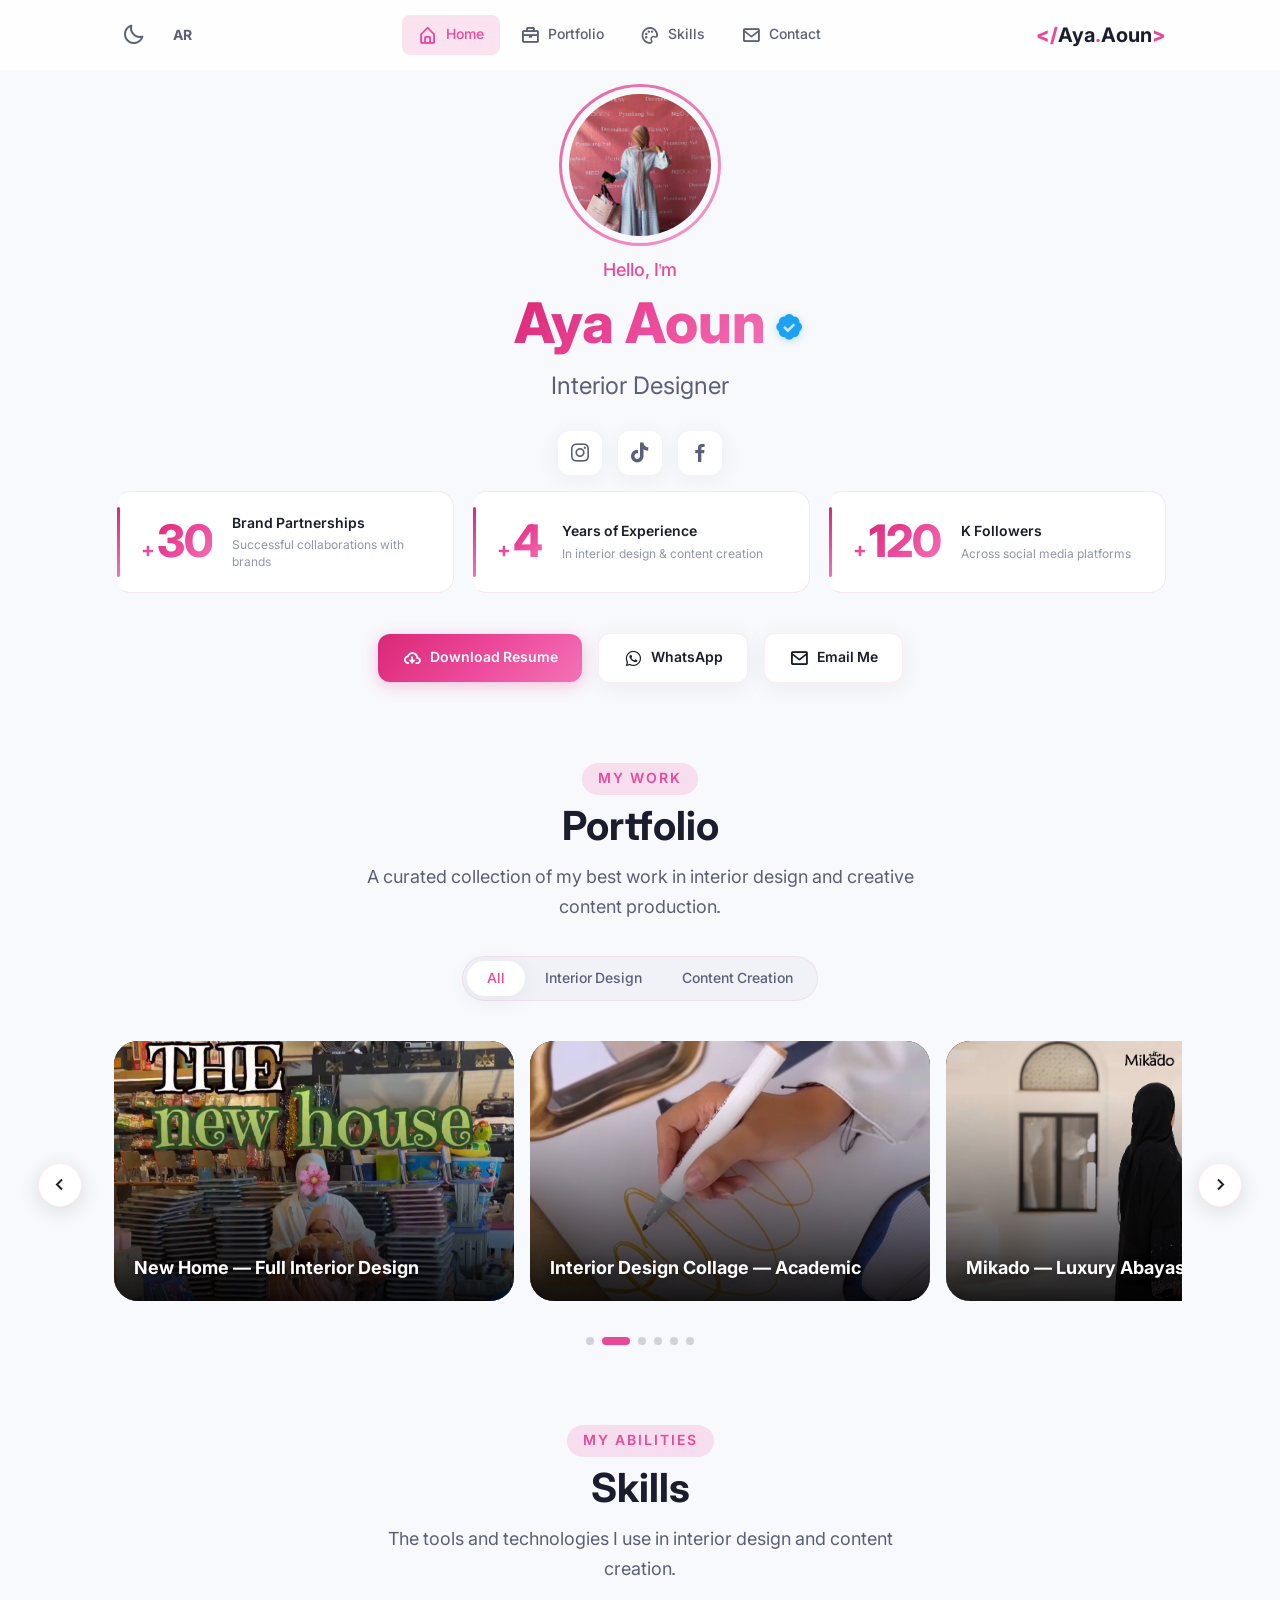
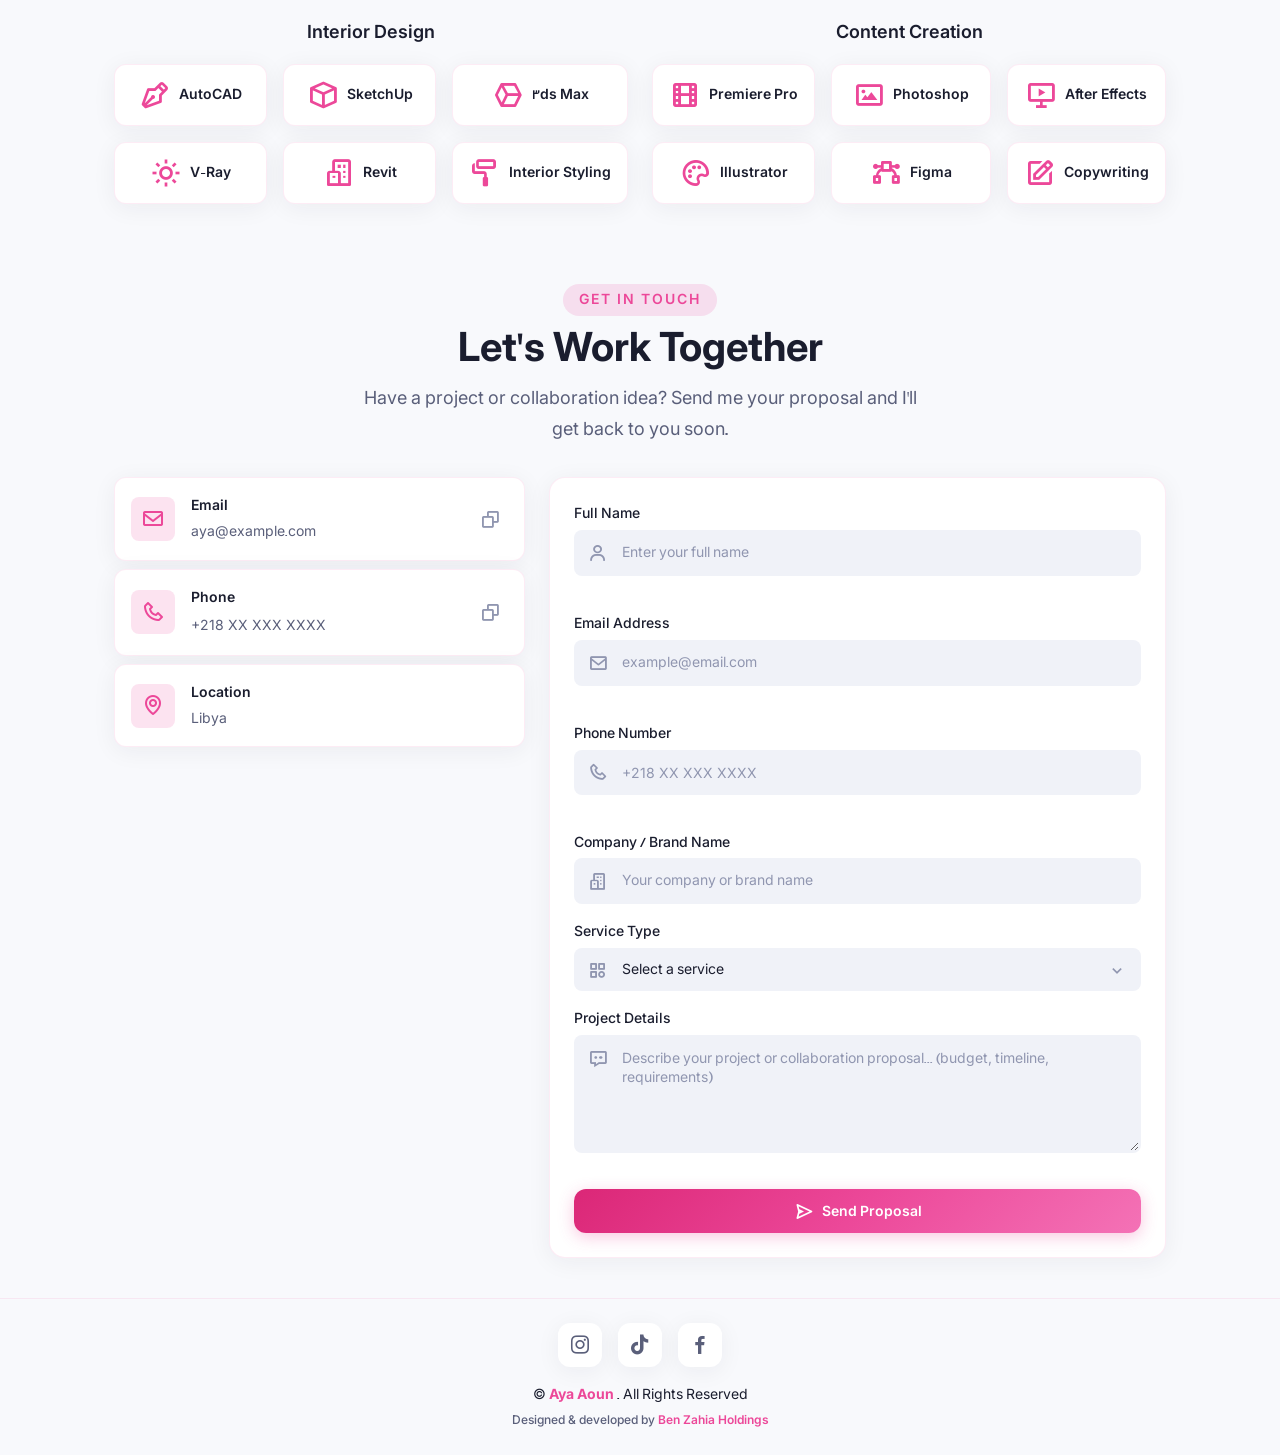
==== en/index.html @ ddde690d "Add sitemap and styles for Yotamo portfolio design system - Created a new sitemap.xml file for SEO o" ====
<!doctype html>
<html lang="en" dir="ltr" data-theme="light">
  <head>
    <meta charset="UTF-8" />
    <meta name="viewport" content="width=device-width, initial-scale=1.0" />
    <title>Aya Aoun — Interior Designer | Content Creator</title>
    <meta name="description" content="Aya Aoun — Interior designer and content creator. Crafting creative spaces and producing professional visual content." />

    <!-- Open Graph / Facebook -->
    <meta property="og:type" content="website" />
    <meta property="og:url" content="https://yotamo.example.com/en/" />
    <meta property="og:title" content="Aya Aoun — Interior Designer | Content Creator" />
    <meta property="og:description" content="Interior designer and content creator. Crafting creative spaces and producing professional visual content." />
    <meta property="og:image" content="https://yotamo.example.com/assets/og-image.jpg" />

    <!-- Twitter Card -->
    <meta name="twitter:card" content="summary_large_image" />
    <meta name="twitter:title" content="Aya Aoun — Interior Designer | Content Creator" />
    <meta name="twitter:description" content="Interior designer and content creator. Crafting creative spaces and producing professional visual content." />
    <meta name="twitter:image" content="https://yotamo.example.com/assets/og-image.jpg" />

    <!-- Canonical URL -->
    <link rel="canonical" href="https://yotamo.example.com/en/" />

    <!-- Keywords -->
    <meta name="keywords" content="Aya Aoun, interior designer, content creator, interior design, decor, creative spaces" />

    <!-- Structured Data (JSON-LD) -->
    <script type="application/ld+json">
      {
        "@context": "https://schema.org",
        "@type": "Person",
        "name": "Aya Aoun",
        "url": "https://yotamo.example.com/en/",
        "jobTitle": "Interior Designer | Content Creator",
        "description": "Interior designer and content creator specializing in creative spaces and professional visual content.",
        "address": {
          "@type": "PostalAddress",
          "addressCountry": "LY"
        },
        "email": "aya@example.com",
        "sameAs": []
      }
    </script>

    <!-- Favicon & Apple Touch Icon -->
    <link rel="icon" type="image/png" sizes="32x32" href="../assets/favicon-32.png" />
    <link rel="apple-touch-icon" sizes="180x180" href="../assets/apple-touch-icon.png" />
    <meta name="theme-color" content="#ec4899" />

    <!-- Preload hero image -->
    <link rel="preload" as="image" href="../assets/images/yotamo.jpg" />

    <link rel="preconnect" href="https://fonts.googleapis.com" />
    <link rel="preconnect" href="https://fonts.gstatic.com" crossorigin />
    <link href="https://fonts.googleapis.com/css2?family=Inter:wght@300;400;500;600;700;800&display=swap" rel="stylesheet" />
    <link href="https://unpkg.com/boxicons@2.1.4/css/boxicons.min.css" rel="stylesheet" />
    <link rel="stylesheet" href="../style.css" />
  </head>
  <body>
    <!-- NAVBAR -->
    <header class="navbar" id="navbar" dir="rtl">
      <div class="navbar__container container">
        <a href="#home" class="navbar__logo" dir="ltr">
          <span class="logo-bracket">&lt;/</span>Aya<span class="logo-dot">.</span>Aoun<span class="logo-bracket">&gt;</span>
        </a>
        <nav class="navbar__menu" id="navMenu" dir="ltr">
          <ul class="navbar__list">
            <li><a href="#home" class="navbar__link active-link" data-section="home"><i class="bx bx-home-alt"></i><span>Home</span></a></li>
            <li><a href="#projects" class="navbar__link" data-section="projects"><i class="bx bx-briefcase"></i><span>Portfolio</span></a></li>
            <li><a href="#skills" class="navbar__link" data-section="skills"><i class="bx bx-palette"></i><span>Skills</span></a></li>
            <li><a href="#contact" class="navbar__link" data-section="contact"><i class="bx bx-envelope"></i><span>Contact</span></a></li>
          </ul>
        </nav>
        <div class="navbar__actions">
          <a href="../" class="lang-toggle" aria-label="Switch to Arabic">AR</a>
          <button class="theme-toggle" id="themeToggle" aria-label="Toggle Theme">
            <i class="bx bx-moon" id="themeIcon"></i>
          </button>
          <button class="navbar__toggle" id="navToggle" aria-label="Menu">
            <i class="bx bx-menu"></i>
          </button>
        </div>
      </div>
    </header>

    <main>
      <!-- HERO -->
      <section class="hero section" id="home">
        <div class="hero__container container">
          <div class="hero__content">
            <div class="hero__image-wrapper reveal">
              <div class="hero__image-ring"></div>
              <img src="../assets/images/yotamo.jpg" alt="Aya Aoun Profile Picture" class="hero__image" loading="lazy" decoding="async" width="266" height="400" />
            </div>
            <div class="hero__text reveal reveal-delay-1">
              <span class="hero__greeting">Hello, I'm</span>
              <h1 class="hero__name">Aya Aoun<i class="bx bxs-badge-check verified-badge"></i></h1>
              <p class="hero__title">
                <span class="hero__title-wrapper"><span class="hero__title-text" id="typingText"></span><span class="hero__cursor">|</span></span>
              </p>
            </div>
            <div class="hero__socials reveal reveal-delay-2">
              <a href="#" target="_blank" rel="noopener noreferrer" class="social-link" aria-label="Instagram"><i class="bx bxl-instagram"></i></a>
              <a href="#" target="_blank" rel="noopener noreferrer" class="social-link" aria-label="TikTok"><i class="bx bxl-tiktok"></i></a>
              <a href="#" target="_blank" rel="noopener noreferrer" class="social-link" aria-label="Facebook"><i class="bx bxl-facebook"></i></a>
            </div>
          </div>
        </div>
      </section>

      <!-- STATS -->
      <section class="stats section" id="stats">
        <div class="stats__container container">

          <div class="stats__metric reveal">
            <div class="stats__figure">
              <span class="stats__plus num-font">+</span>
              <h3 class="stats__number num-font" data-target="30">0</h3>
            </div>
            <div class="stats__meta">
              <span class="stats__label">Brand Partnerships</span>
              <span class="stats__sub">Successful collaborations with brands</span>
            </div>
          </div>

          <div class="stats__metric reveal reveal-delay-1">
            <div class="stats__figure">
              <span class="stats__plus num-font">+</span>
              <h3 class="stats__number num-font" data-target="4">0</h3>
            </div>
            <div class="stats__meta">
              <span class="stats__label">Years of Experience</span>
              <span class="stats__sub">In interior design & content creation</span>
            </div>
          </div>

          <div class="stats__metric reveal reveal-delay-2">
            <div class="stats__figure">
              <span class="stats__plus num-font">+</span>
              <h3 class="stats__number num-font" data-target="120">0</h3>
            </div>
            <div class="stats__meta">
              <span class="stats__label">K Followers</span>
              <span class="stats__sub">Across social media platforms</span>
            </div>
          </div>

        </div>
      </section>

      <!-- ACTIONS -->
      <section class="actions section">
        <div class="actions__container container reveal">
          <a href="../assets/cv.pdf" download class="btn btn--primary"><i class="bx bx-cloud-download"></i>Download Resume</a>
          <a href="https://wa.me/" target="_blank" rel="noopener noreferrer" class="btn btn--secondary btn--whatsapp"><i class="bx bxl-whatsapp"></i>WhatsApp</a>
          <a href="mailto:aya@example.com" class="btn btn--secondary btn--email"><i class="bx bx-envelope"></i>Email Me</a>
        </div>
      </section>

      <!-- PROJECTS -->
      <section class="projects section" id="projects">
        <div class="projects__container container">
          <div class="section__header reveal">
            <span class="section__subtitle">My Work</span>
            <h2 class="section__title">Portfolio</h2>
            <p class="section__description">
              A curated collection of my best work in interior design and creative content production.
            </p>
          </div>
          <div class="projects__tabs reveal">
            <button type="button" class="projects__tab active" data-filter="all">All</button>
            <button type="button" class="projects__tab" data-filter="interior">Interior Design</button>
            <button type="button" class="projects__tab" data-filter="content">Content Creation</button>
          </div>
          <div class="projects__carousel-wrapper">
            <button class="projects__nav projects__nav--prev" aria-label="Previous"><i class="bx bx-chevron-left"></i></button>
            <button class="projects__nav projects__nav--next" aria-label="Next"><i class="bx bx-chevron-right"></i></button>
            <div class="projects__grid">

              <!-- Project 1 -->
              <article class="project-card reveal" data-category="interior">
                <div class="project-card__image-wrapper">
                  <img src="../assets/images/The%20new%20house.jpg" alt="New Home Design" class="project-card__image" loading="lazy" decoding="async" width="800" height="450" />
                </div>
                <a href="#" class="project-card__btn"><i class="bx bx-link-external"></i>View Project</a>
                <div class="project-card__overlay">
                  <div class="project-card__content">
                    <h3 class="project-card__title">New Home — Full Interior Design</h3>
                    <p class="project-card__description">A complete interior design project from scratch — from flooring and finishing to furniture selection and final styling.</p>
                  </div>
                </div>
              </article>

              <!-- Project 2 -->
              <article class="project-card reveal" data-category="interior">
                <div class="project-card__image-wrapper">
                  <img src="../assets/images/interior%20design.jpg" alt="Interior Design Collage" class="project-card__image" loading="lazy" decoding="async" width="800" height="450" />
                </div>
                <a href="#" class="project-card__btn"><i class="bx bx-link-external"></i>View Project</a>
                <div class="project-card__overlay">
                  <div class="project-card__content">
                    <h3 class="project-card__title">Interior Design Collage — Academic</h3>
                    <p class="project-card__description">An academic project using collage technique to blend diverse interior elements into a cohesive visual composition reflecting spatial creativity.</p>
                  </div>
                </div>
              </article>

              <!-- Project 3 -->
              <article class="project-card reveal" data-category="content">
                <div class="project-card__image-wrapper">
                  <img src="../assets/images/micado.jpg" alt="Mikado Abayas Campaign" class="project-card__image" loading="lazy" decoding="async" width="800" height="450" />
                </div>
                <a href="#" class="project-card__btn"><i class="bx bx-link-external"></i>View Project</a>
                <div class="project-card__overlay">
                  <div class="project-card__content">
                    <h3 class="project-card__title">Mikado — Luxury Abayas Campaign</h3>
                    <p class="project-card__description">A promotional visual campaign for Mikado abayas brand, featuring professional photography and direction that highlights the elegance of the designs.</p>
                  </div>
                </div>
              </article>

              <!-- Project 4 -->
              <article class="project-card reveal" data-category="content">
                <div class="project-card__image-wrapper">
                  <img src="../assets/images/911Studio.jpg" alt="911 Studio Campaign" class="project-card__image" loading="lazy" decoding="async" width="800" height="450" />
                </div>
                <a href="#" class="project-card__btn"><i class="bx bx-link-external"></i>View Project</a>
                <div class="project-card__overlay">
                  <div class="project-card__content">
                    <h3 class="project-card__title">Studio 911 — Promotional Ad</h3>
                    <p class="project-card__description">Marketing content production for Studio 911, a creative space for photographers and content creators, targeting a professional audience.</p>
                  </div>
                </div>
              </article>

              <!-- Project 5 -->
              <article class="project-card reveal" data-category="content">
                <div class="project-card__image-wrapper">
                  <img src="../assets/images/yotamo-kitchen.jpg" alt="Yotamo Kitchen Vlog" class="project-card__image" loading="lazy" decoding="async" width="800" height="450" />
                </div>
                <a href="#" class="project-card__btn"><i class="bx bx-link-external"></i>View Project</a>
                <div class="project-card__overlay">
                  <div class="project-card__content">
                    <h3 class="project-card__title">Yotamo Kitchen — Lifestyle Vlog</h3>
                    <p class="project-card__description">A daily lifestyle vlog in the "Yotamo Kitchen" series, capturing a fun cooking day in an authentic, entertaining format.</p>
                  </div>
                </div>
              </article>

              <!-- Project 6 -->
              <article class="project-card reveal" data-category="interior">
                <div class="project-card__image-wrapper">
                  <img src="../assets/images/mojasem.jpg" alt="Architectural Scale Model" class="project-card__image" loading="lazy" decoding="async" width="800" height="450" />
                </div>
                <a href="#" class="project-card__btn"><i class="bx bx-link-external"></i>View Project</a>
                <div class="project-card__overlay">
                  <div class="project-card__content">
                    <h3 class="project-card__title">Scale Model — Academic Project</h3>
                    <p class="project-card__description">Full documentation of an architectural scale model built from scratch to final submission, following all standard methods in interior design engineering.</p>
                  </div>
                </div>
              </article>

            </div>
            <div class="projects__dots"></div>
          </div>
        </div>
      </section>

      <!-- SKILLS -->
      <section class="skills section" id="skills">
        <div class="skills__container container">
          <div class="section__header reveal">
            <span class="section__subtitle">My Abilities</span>
            <h2 class="section__title">Skills</h2>
            <p class="section__description">
              The tools and technologies I use in interior design and content creation.
            </p>
          </div>
          <div class="skills__layout reveal">
            <div class="skills__group">
              <h3 class="skills__group-title">Interior Design</h3>
              <div class="skills__badges">
                <div class="skill-badge"><i class="bx bx-pen"></i><span>AutoCAD</span></div>
                <div class="skill-badge"><i class="bx bx-cube"></i><span>SketchUp</span></div>
                <div class="skill-badge"><i class="bx bx-cube-alt"></i><span>3ds Max</span></div>
                <div class="skill-badge"><i class="bx bx-sun"></i><span>V-Ray</span></div>
                <div class="skill-badge"><i class="bx bx-buildings"></i><span>Revit</span></div>
                <div class="skill-badge"><i class="bx bx-paint-roll"></i><span>Interior Styling</span></div>
              </div>
            </div>
            <div class="skills__group">
              <h3 class="skills__group-title">Content Creation</h3>
              <div class="skills__badges">
                <div class="skill-badge"><i class="bx bx-film"></i><span>Premiere Pro</span></div>
                <div class="skill-badge"><i class="bx bx-image"></i><span>Photoshop</span></div>
                <div class="skill-badge"><i class="bx bx-slideshow"></i><span>After Effects</span></div>
                <div class="skill-badge"><i class="bx bx-palette"></i><span>Illustrator</span></div>
                <div class="skill-badge"><i class="bx bx-vector"></i><span>Figma</span></div>
                <div class="skill-badge"><i class="bx bx-edit"></i><span>Copywriting</span></div>
              </div>
            </div>
          </div>
        </div>
      </section>

      <!-- CONTACT -->
      <section class="contact section" id="contact">
        <div class="contact__container container">
          <div class="section__header reveal">
            <span class="section__subtitle">Get in Touch</span>
            <h2 class="section__title">Let's Work Together</h2>
            <p class="section__description">
              Have a project or collaboration idea? Send me your proposal and I'll get back to you soon.
            </p>
          </div>
          <div class="contact__content">
            <div class="contact__info reveal">
              <div class="contact__info-card">
                <i class="bx bx-envelope"></i>
                <div>
                  <h4>Email</h4>
                  <p>aya@example.com</p>
                </div>
                <button class="copy-btn" data-copy="aya@example.com" aria-label="Copy Email">
                  <i class="bx bx-copy"></i>
                </button>
              </div>
              <div class="contact__info-card">
                <i class="bx bx-phone"></i>
                <div>
                  <h4>Phone</h4>
                  <p class="num-font">+218 XX XXX XXXX</p>
                </div>
                <button class="copy-btn" data-copy="+218XXXXXXXX" aria-label="Copy Phone Number">
                  <i class="bx bx-copy"></i>
                </button>
              </div>
              <div class="contact__info-card">
                <i class="bx bx-map"></i>
                <div>
                  <h4>Location</h4>
                  <p>Libya</p>
                </div>
              </div>
            </div>
            <form class="contact__form reveal reveal-delay-1" id="contactForm" novalidate>
              <div class="form-group">
                <label for="contactName" class="form-label">Full Name</label>
                <div class="form-input-wrapper">
                  <i class="bx bx-user"></i><input type="text" id="contactName" name="name" class="form-input" placeholder="Enter your full name" required />
                </div>
                <span class="form-error" id="nameError"></span>
              </div>
              <div class="form-group">
                <label for="contactEmail" class="form-label">Email Address</label>
                <div class="form-input-wrapper">
                  <i class="bx bx-envelope"></i><input type="email" id="contactEmail" name="email" class="form-input" placeholder="example@email.com" required />
                </div>
                <span class="form-error" id="emailError"></span>
              </div>
              <div class="form-group">
                <label for="contactPhone" class="form-label">Phone Number</label>
                <div class="form-input-wrapper">
                  <i class="bx bx-phone"></i><input type="tel" id="contactPhone" name="phone" class="form-input num-font" placeholder="+218 XX XXX XXXX" dir="ltr" />
                </div>
                <span class="form-error" id="phoneError"></span>
              </div>
              <div class="form-group">
                <label for="contactCompany" class="form-label">Company / Brand Name</label>
                <div class="form-input-wrapper">
                  <i class="bx bx-buildings"></i><input type="text" id="contactCompany" name="company" class="form-input" placeholder="Your company or brand name" />
                </div>
              </div>
              <div class="form-group">
                <label for="contactService" class="form-label">Service Type</label>
                <div class="form-input-wrapper form-input-wrapper--select">
                  <i class="bx bx-category"></i>
                  <select id="contactService" name="serviceType" class="form-input" required>
                    <option value="" disabled selected>Select a service</option>
                    <option value="interior-design">Interior Design</option>
                    <option value="content-creation">Content Creation</option>
                    <option value="product-review">Product Review</option>
                    <option value="social-campaign">Social Media Campaign</option>
                    <option value="brand-collab">Brand Collaboration</option>
                    <option value="other">Other</option>
                  </select>
                  <i class="bx bx-chevron-down"></i>
                </div>
              </div>
              <div class="form-group">
                <label for="contactMessage" class="form-label">Project Details</label>
                <div class="form-input-wrapper form-input-wrapper--textarea">
                  <i class="bx bx-message-dots"></i><textarea id="contactMessage" name="message" class="form-input form-textarea" placeholder="Describe your project or collaboration proposal... (budget, timeline, requirements)" rows="5" required></textarea>
                </div>
                <span class="form-error" id="messageError"></span>
              </div>
              <button type="submit" class="btn btn--primary btn--full" id="submitBtn">
                <i class="bx bx-send" id="sendIcon"></i><i class="bx bx-loader-alt bx-spin" id="spinnerIcon" style="display:none"></i><span>Send Proposal</span>
              </button>
              <div class="form-success" id="formSuccess">
                <i class="bx bx-check-circle"></i><span>Your proposal has been sent successfully! I'll get back to you soon ✨</span>
              </div>
              <div class="form-error-global" id="formError">
                <i class="bx bx-error-circle"></i><span>An error occurred while sending. Please try again or contact me directly.</span>
              </div>
            </form>
          </div>
        </div>
      </section>
    </main>

    <!-- FOOTER -->
    <footer class="footer">
      <div class="footer__container container">
        <div class="footer__socials">
          <a href="#" target="_blank" rel="noopener noreferrer" class="social-link" aria-label="Instagram"><i class="bx bxl-instagram"></i></a>
          <a href="#" target="_blank" rel="noopener noreferrer" class="social-link" aria-label="TikTok"><i class="bx bxl-tiktok"></i></a>
          <a href="#" target="_blank" rel="noopener noreferrer" class="social-link" aria-label="Facebook"><i class="bx bxl-facebook"></i></a>
        </div>
        <div class="footer__copy">
          <p class="footer__copyright">
            &copy; <span class="footer__brand">Aya Aoun</span> . All Rights Reserved
          </p>
          <p class="footer__legal">Designed &amp; developed by <a href="https://yosef.ly" target="_blank" rel="noopener noreferrer">Ben Zahia Holdings</a></p>
        </div>
      </div>
    </footer>

    <button class="scroll-top" id="scrollTop" aria-label="Back to top">
      <i class="bx bx-up-arrow-alt"></i>
    </button>
    <script src="../script.js"></script>
  </body>
</html>
---- style.css ----
/* ============================================
   YOTAMO PORTFOLIO — DESIGN SYSTEM & STYLES (Arabic RTL)
   Client: آية عون — مهندسة داخلية | صانعة محتوى
   Theme: Rose Pink accent on neutral background
   ============================================ */

/* ---------- GE SS Two Font (Arabic - all characters) ---------- */
@font-face {
  font-family: 'GE SS Two';
  src: local('GE SS Two Medium'), local('GESSTwoMedium-Medium'),
       url('assets/fonts/GE SS Two Medium.ttf') format('truetype');
  font-weight: 100 600;
  font-display: swap;
}

@font-face {
  font-family: 'GE SS Two';
  src: local('GE SS Two Bold'), local('GESSTwoBold-Bold'),
       url('assets/fonts/GE SS Two Bold.otf') format('opentype');
  font-weight: 700 900;
  font-display: swap;
}

/* ---------- CSS Custom Properties ---------- */
:root {
  --clr-bg-primary: #f8f9fc;
  --clr-bg-secondary: #ffffff;
  --clr-bg-tertiary: #f0f2f8;
  --clr-text-primary: #1a1d2e;
  --clr-text-secondary: #5a5f7a;
  --clr-text-muted: #9096b0;
  --clr-accent: #ec4899;
  --clr-accent-light: #f472b6;
  --clr-accent-gradient: linear-gradient(135deg, #db2777 0%, #ec4899 50%, #f472b6 100%);
  --clr-accent-glow: rgba(236, 72, 153, 0.15);
  --clr-border: rgba(236, 72, 153, 0.1);
  --clr-card-bg: #ffffff;
  --clr-card-shadow: 0 4px 24px rgba(26, 29, 46, 0.06);
  --clr-card-shadow-hover: 0 12px 40px rgba(26, 29, 46, 0.12);
  --clr-overlay: rgba(26, 29, 46, 0.7);
  --clr-success: #22c55e;
  --clr-error: #ef4444;
  --clr-navbar-bg: rgba(255, 255, 255, 0.82);
  --clr-navbar-blur: 16px;

  --ff-body: 'GE SS Two', 'Inter', -apple-system, sans-serif;
  --ff-num: 'Inter', -apple-system, sans-serif;
  --fs-xs: 0.75rem;
  --fs-sm: 0.875rem;
  --fs-base: 1rem;
  --fs-md: 1.125rem;
  --fs-lg: 1.25rem;
  --fs-xl: 1.5rem;
  --fs-2xl: 2rem;
  --fs-3xl: 2.5rem;
  --fs-4xl: 3.5rem;
  --fw-light: 300;
  --fw-regular: 400;
  --fw-medium: 500;
  --fw-semibold: 600;
  --fw-bold: 700;
  --fw-extrabold: 800;

  --space-xs: 0.25rem;
  --space-sm: 0.5rem;
  --space-md: 1rem;
  --space-lg: 1.25rem;
  --space-xl: 1.5rem;
  --space-2xl: 2rem;
  --space-3xl: 2.5rem;
  --space-4xl: 3.5rem;

  --radius-sm: 8px;
  --radius-md: 12px;
  --radius-lg: 16px;
  --radius-xl: 24px;
  --radius-full: 9999px;

  --transition-fast: 0.2s cubic-bezier(0.4, 0, 0.2, 1);
  --transition-base: 0.3s cubic-bezier(0.4, 0, 0.2, 1);
  --transition-slow: 0.5s cubic-bezier(0.4, 0, 0.2, 1);
  --transition-bounce: 0.4s cubic-bezier(0.34, 1.56, 0.64, 1);

  --z-navbar: 100;
  --z-overlay: 90;
  --z-scroll-top: 80;
  --navbar-height: 70px;
}

/* ---------- Dark Mode ---------- */
[data-theme="dark"] {
  --clr-bg-primary: #0f1121;
  --clr-bg-secondary: #181a2e;
  --clr-bg-tertiary: #1e2139;
  --clr-text-primary: #e8eaf0;
  --clr-text-secondary: #9ca0b8;
  --clr-text-muted: #6b7094;
  --clr-accent: #f472b6;
  --clr-accent-light: #f9a8d4;
  --clr-accent-gradient: linear-gradient(135deg, #ec4899 0%, #f472b6 50%, #f9a8d4 100%);
  --clr-accent-glow: rgba(244, 114, 182, 0.2);
  --clr-border: rgba(244, 114, 182, 0.12);
  --clr-card-bg: #181a2e;
  --clr-card-shadow: 0 4px 24px rgba(0, 0, 0, 0.25);
  --clr-card-shadow-hover: 0 12px 40px rgba(0, 0, 0, 0.4);
  --clr-overlay: rgba(15, 17, 33, 0.85);
  --clr-navbar-bg: rgba(15, 17, 33, 0.85);
}

/* ---------- Reset & Base ---------- */
*, *::before, *::after { margin: 0; padding: 0; box-sizing: border-box; }
html { scroll-behavior: smooth; scroll-padding-top: var(--navbar-height); }

body {
  font-family: var(--ff-body);
  font-size: var(--fs-base);
  line-height: 1.7;
  color: var(--clr-text-primary);
  background-color: var(--clr-bg-primary);
  transition: background-color var(--transition-base), color var(--transition-base);
  overflow-x: hidden;
  -webkit-font-smoothing: antialiased;
}

a { text-decoration: none; color: inherit; }
ul { list-style: none; }
img { max-width: 100%; height: auto; display: block; }
button { cursor: pointer; border: none; outline: none; background: none; font-family: inherit; }
input, textarea, select { font-family: inherit; font-size: inherit; outline: none; border: none; }

/* Number font utility */
.num-font { font-family: var(--ff-num); direction: ltr; display: inline-block; }

/* ---------- Utility ---------- */
.container { max-width: 1100px; margin: 0 auto; padding: 0 var(--space-xl); }
.section { padding: var(--space-3xl) 0; }
.section__header { text-align: center; margin-bottom: var(--space-2xl); }

.section__subtitle {
  display: inline-block; font-size: var(--fs-sm); font-weight: var(--fw-semibold);
  color: var(--clr-accent); margin-bottom: var(--space-sm);
  background: var(--clr-accent-glow); padding: var(--space-xs) var(--space-md);
  border-radius: var(--radius-full);
}
html[dir="ltr"] .section__subtitle { letter-spacing: 2px; text-transform: uppercase; }

.section__title { font-size: var(--fs-3xl); font-weight: var(--fw-bold); color: var(--clr-text-primary); margin-bottom: var(--space-sm); line-height: 1.3; }
.section__description { font-size: var(--fs-md); color: var(--clr-text-secondary); max-width: 560px; margin: 0 auto; }

/* ---------- Scroll Reveal ---------- */
.reveal { opacity: 0; transform: translateY(30px); transition: opacity 0.7s cubic-bezier(0.4, 0, 0.2, 1), transform 0.7s cubic-bezier(0.4, 0, 0.2, 1); }
.reveal.active { opacity: 1; transform: translateY(0); }
.reveal-delay-1 { transition-delay: 0.15s; }
.reveal-delay-2 { transition-delay: 0.3s; }

/* ============================================
   NAVBAR
   ============================================ */
.navbar {
  position: fixed; top: 0; left: 0; width: 100%; height: var(--navbar-height);
  background: var(--clr-navbar-bg); backdrop-filter: blur(var(--clr-navbar-blur));
  -webkit-backdrop-filter: blur(var(--clr-navbar-blur));
  z-index: var(--z-navbar); transition: background var(--transition-base), box-shadow var(--transition-base);
}
.navbar.scrolled { box-shadow: 0 2px 20px rgba(0, 0, 0, 0.08); }
.navbar__container { display: flex; align-items: center; justify-content: space-between; height: 100%; }

.navbar__logo { font-size: var(--fs-lg); font-weight: var(--fw-bold); color: var(--clr-text-primary); font-family: var(--ff-num); }
.logo-bracket { color: var(--clr-accent); font-weight: var(--fw-extrabold); }
.logo-dot { color: var(--clr-accent); }

.navbar__list { display: flex; align-items: center; gap: var(--space-xs); }
.navbar__link {
  display: flex; align-items: center; gap: var(--space-sm);
  padding: var(--space-sm) var(--space-md); font-size: var(--fs-sm); font-weight: var(--fw-medium);
  color: var(--clr-text-secondary); border-radius: var(--radius-sm);
  transition: color var(--transition-fast), background var(--transition-fast);
}
.navbar__link i { font-size: var(--fs-lg); }
.navbar__link:hover, .navbar__link.active-link { color: var(--clr-accent); background: var(--clr-accent-glow); }

.navbar__actions { display: flex; align-items: center; gap: var(--space-sm); }
.theme-toggle {
  display: flex; align-items: center; justify-content: center;
  width: 40px; height: 40px; border-radius: var(--radius-sm);
  color: var(--clr-text-secondary); font-size: var(--fs-xl);
  transition: color var(--transition-fast), background var(--transition-fast);
}
.theme-toggle:hover { color: var(--clr-accent); background: var(--clr-accent-glow); }

.lang-toggle {
  display: flex; align-items: center; justify-content: center;
  width: 40px; height: 40px; border-radius: var(--radius-sm);
  color: var(--clr-text-secondary); font-size: var(--fs-sm); font-weight: var(--fw-bold);
  font-family: var(--ff-num); cursor: pointer;
  transition: color var(--transition-fast), background var(--transition-fast);
}
.lang-toggle:hover { color: var(--clr-accent); background: var(--clr-accent-glow); }

.navbar__toggle {
  display: none; align-items: center; justify-content: center;
  width: 40px; height: 40px; border-radius: var(--radius-sm);
  color: var(--clr-text-primary); font-size: var(--fs-xl);
  transition: color var(--transition-fast), background var(--transition-fast);
}
.navbar__toggle:hover { background: var(--clr-accent-glow); }

/* ============================================
   HERO
   ============================================ */
.hero {
  display: flex; align-items: center;
  padding-top: calc(var(--navbar-height) + var(--space-lg));
  padding-bottom: var(--space-md);
}
.hero__container { width: 100%; }
.hero__content { display: flex; flex-direction: column; align-items: center; text-align: center; gap: var(--space-md); }

.hero__image-wrapper { position: relative; width: 150px; height: 150px; }
.hero__image-ring {
  position: absolute; inset: -6px; border-radius: 50%;
  background: var(--clr-accent-gradient); animation: ring-spin 8s linear infinite; opacity: 0.7;
}
@keyframes ring-spin { 0% { transform: rotate(0deg); } 100% { transform: rotate(360deg); } }
.hero__image-ring::before { content: ''; position: absolute; inset: 3px; border-radius: 50%; background: var(--clr-bg-primary); }

.hero__image {
  position: relative; width: 150px; height: 150px;
  border-radius: 50%; object-fit: cover; z-index: 1;
  border: 4px solid var(--clr-bg-primary);
}

.hero__greeting { font-size: var(--fs-md); font-weight: var(--fw-medium); color: var(--clr-accent); display: block; margin-bottom: var(--space-xs); }

.hero__name {
  font-size: var(--fs-4xl); font-weight: var(--fw-extrabold); line-height: 1.2;
  background: var(--clr-accent-gradient);
  -webkit-background-clip: text; -webkit-text-fill-color: transparent; background-clip: text;
  margin-bottom: var(--space-xs);
  display: inline-block;
  position: relative;
  padding-block: 0.05em;
}

.verified-badge {
  position: absolute;
  inset-inline-start: 100%;
  top: 50%;
  transform: translateY(-50%);
  margin-inline-start: 0.5rem;
  font-size: 0.55em;
  color: #1da1f2;
  -webkit-text-fill-color: #1da1f2;
  filter: drop-shadow(0 2px 4px rgba(29, 161, 242, 0.3));
  white-space: nowrap;
}

.hero__title { font-size: var(--fs-xl); color: var(--clr-text-secondary); margin-bottom: var(--space-xs); min-height: 1.8em; perspective: 1000px; }
.hero__title-wrapper { display: inline-flex; align-items: center; transform-style: preserve-3d; }
.hero__cursor { color: var(--clr-accent); font-weight: var(--fw-light); animation: blink 0.8s step-end infinite; margin-inline-start: 2px; }
.hero__title-text::before { content: '\200b'; }
.hero__title-text { display: inline-block; transition: transform 0.5s cubic-bezier(0.25, 0.46, 0.45, 0.94), opacity 0.4s ease; }
.hero__title-text.flip-out { transform: translateY(-20px); opacity: 0; }
.hero__title-text.flip-in { transform: translateY(20px); opacity: 0; transition: none; }
.hero__cursor.hide { display: none; }
@keyframes blink { 0%, 100% { opacity: 1; } 50% { opacity: 0; } }

.hero__description { font-size: var(--fs-base); color: var(--clr-text-secondary); max-width: 520px; margin: 0 auto; line-height: 1.8; }
.hero__socials { display: flex; gap: var(--space-md); }

.social-link {
  display: flex; align-items: center; justify-content: center;
  width: 44px; height: 44px; border-radius: var(--radius-md);
  background: var(--clr-card-bg); color: var(--clr-text-secondary);
  font-size: var(--fs-xl); box-shadow: var(--clr-card-shadow);
  transition: transform var(--transition-bounce), color var(--transition-fast), background var(--transition-fast), box-shadow var(--transition-fast);
}
.social-link:hover { transform: translateY(-4px) scale(1.05); color: #fff; background: var(--clr-accent); box-shadow: 0 8px 25px rgba(236, 72, 153, 0.35); }

/* Brand-specific social link hover colors */
.social-link[aria-label="Facebook"]:hover  { background: #1877f2; box-shadow: 0 8px 25px rgba(24, 119, 242, 0.45); }
.social-link[aria-label="TikTok"]:hover    { background: #010101; box-shadow: 0 8px 25px rgba(0, 0, 0, 0.45); }
.social-link[aria-label="Instagram"]:hover { background: var(--clr-accent); box-shadow: 0 8px 25px rgba(236, 72, 153, 0.45); }

/* ============================================
   STATS — Horizontal Metric Cards
   ============================================ */
.stats { padding-top: 0; }
.stats__container {
  display: grid;
  grid-template-columns: repeat(3, 1fr);
  gap: var(--space-md);
}

.stats__metric {
  display: flex;
  align-items: center;
  gap: var(--space-lg);
  padding: var(--space-lg) var(--space-xl);
  background: var(--clr-card-bg);
  border-radius: var(--radius-lg);
  border: 1px solid var(--clr-border);
  border-inline-start: 3px solid transparent;
  background-clip: padding-box;
  position: relative;
  transition: transform var(--transition-bounce), border-color var(--transition-fast), box-shadow var(--transition-base);
  overflow: hidden;
}
/* Gradient left border */
.stats__metric::before {
  content: '';
  position: absolute;
  inset-inline-start: 0; top: 15%; bottom: 15%;
  width: 3px;
  background: var(--clr-accent-gradient);
  border-radius: var(--radius-full);
}
.stats__metric:hover {
  transform: translateY(-4px);
  box-shadow: 0 8px 28px var(--clr-accent-glow);
  border-color: var(--clr-accent-light);
}

/* Large gradient number on one side */
.stats__figure {
  display: flex;
  align-items: baseline;
  gap: 2px;
  direction: ltr;
  flex-shrink: 0;
}
.stats__plus {
  font-size: 1.3rem; font-weight: var(--fw-bold);
  background: var(--clr-accent-gradient);
  -webkit-background-clip: text; -webkit-text-fill-color: transparent; background-clip: text;
  line-height: 1.5;
}
.stats__number {
  font-size: 2.8rem; font-weight: var(--fw-extrabold);
  background: var(--clr-accent-gradient);
  -webkit-background-clip: text; -webkit-text-fill-color: transparent; background-clip: text;
  line-height: 1; letter-spacing: -0.03em;
}

/* Text side */
.stats__meta {
  display: flex; flex-direction: column; gap: 3px;
  min-width: 0;
}
.stats__label {
  font-size: var(--fs-sm); font-weight: var(--fw-semibold);
  color: var(--clr-text-primary);
  white-space: nowrap;
}
.stats__sub {
  font-size: var(--fs-xs); color: var(--clr-text-muted);
  line-height: 1.4;
}

/* Legacy classes — keep hidden */
.stats__card, .stats__icon, .stats__value { display: none; }

/* ============================================
   ACTION BUTTONS
   ============================================ */
.actions { padding-top: 0; }
.actions__container { display: flex; justify-content: center; align-items: center; flex-wrap: wrap; gap: var(--space-md); }

.btn {
  display: inline-flex; align-items: center; gap: var(--space-sm);
  padding: 12px 24px; font-size: var(--fs-sm); font-weight: var(--fw-semibold);
  border-radius: var(--radius-md);
  transition: transform var(--transition-bounce), box-shadow var(--transition-base), background var(--transition-fast);
  cursor: pointer;
}
.btn i { font-size: var(--fs-lg); }
.btn--primary { background: var(--clr-accent-gradient); color: #ffffff; box-shadow: 0 4px 16px rgba(236, 72, 153, 0.3); }
.btn--primary:hover { transform: translateY(-3px) scale(1.03); box-shadow: 0 8px 28px rgba(236, 72, 153, 0.4); }
.btn--secondary { background: var(--clr-card-bg); color: var(--clr-text-primary); box-shadow: var(--clr-card-shadow); border: 1px solid var(--clr-border); }
.btn--secondary:hover { transform: translateY(-3px) scale(1.03); box-shadow: var(--clr-card-shadow-hover); }
.btn--whatsapp:hover { background: #25d366; color: #fff; border-color: #25d366; }
.btn--email:hover { background: #38bdf8; color: #fff; border-color: #38bdf8; }
.btn--facebook:hover { background: #1877f2; color: #fff; border-color: #1877f2; }
.btn--tiktok:hover { background: #010101; color: #fff; border-color: #010101; }
.btn--instagram:hover { background: linear-gradient(45deg, #f09433, #e6683c, #dc2743, #cc2366, #bc1888); color: #fff; border-color: transparent; }
.btn--full { width: 100%; justify-content: center; }

/* ============================================
   PROJECTS
   ============================================ */
.projects__tabs {
  display: flex; justify-content: center; align-items: center;
  width: fit-content; margin-inline: auto; margin-bottom: var(--space-xl);
  padding: 4px; background: var(--clr-bg-tertiary); border-radius: var(--radius-full);
  border: 1px solid var(--clr-border);
}
.projects__tab {
  padding: 8px 20px; font-size: var(--fs-sm); font-weight: var(--fw-medium);
  color: var(--clr-text-secondary); background: transparent;
  border-radius: var(--radius-full); border: none;
  transition: color var(--transition-fast), background var(--transition-base);
}
.projects__tab:hover { color: var(--clr-text-primary); }
.projects__tab.active {
  background: var(--clr-card-bg); color: var(--clr-accent);
  box-shadow: var(--clr-card-shadow);
}

/* --- Carousel Container --- */
.projects__carousel-wrapper { position: relative; margin: 0 calc(-1 * var(--space-md)); }

.projects__grid {
  display: flex; gap: var(--space-md);
  overflow-x: auto; overflow-y: hidden;
  scroll-snap-type: x mandatory;
  -webkit-overflow-scrolling: touch;
  padding: var(--space-md) var(--space-md);
  scrollbar-width: none;
}
.projects__grid::-webkit-scrollbar { display: none; }
.project-card.hidden { display: none; }

/* --- Navigation Arrows (desktop) --- */
.projects__nav {
  position: absolute; top: 50%; transform: translateY(-50%);
  width: 44px; height: 44px; border-radius: 50%;
  background: var(--clr-card-bg); color: var(--clr-text-primary);
  box-shadow: 0 4px 20px rgba(0,0,0,0.12);
  border: 1px solid var(--clr-border);
  display: flex; align-items: center; justify-content: center;
  font-size: var(--fs-xl); cursor: pointer; z-index: 5;
  transition: transform var(--transition-bounce), box-shadow var(--transition-base), background var(--transition-fast);
}
.projects__nav:hover { transform: translateY(-50%) scale(1.1); box-shadow: 0 6px 28px rgba(0,0,0,0.18); background: var(--clr-accent); color: #fff; }
.projects__nav--prev { left: -60px; }
.projects__nav--next { right: -60px; }

@media screen and (max-width: 850px) {
  .projects__nav { display: none; }
}

/* --- Pagination Dots --- */
.projects__dots {
  display: flex; justify-content: center; align-items: center;
  gap: 8px; margin-top: var(--space-lg);
}
.projects__dot {
  width: 8px; height: 8px; border-radius: 50%;
  background: var(--clr-text-muted); border: none; cursor: pointer;
  transition: all var(--transition-base); opacity: 0.4;
}
.projects__dot.active {
  width: 28px; border-radius: var(--radius-full);
  background: var(--clr-accent); opacity: 1;
}

/* --- Individual Card --- */
.project-card {
  position: relative; flex-shrink: 0;
  width: 400px; max-width: 85vw;
  aspect-ratio: 400 / 260; height: auto;
  border-radius: var(--radius-xl); overflow: hidden;
  background-color: #000000;
  transform: translateZ(0); /* Safari subpixel mask fix */
  scroll-snap-align: center;
  /* box-shadow removed as requested */
  cursor: pointer;
  transition: transform 0.4s ease;
}
.project-card:hover { transform: translateY(-8px); }

/* Image fills entire card naturally in landscape */
.project-card__image-wrapper { position: absolute; inset: 0; }
.project-card__image {
  display: block;
  width: 100%; height: 100%; object-fit: cover; 
  transition: transform 0.6s ease;
}
.project-card:hover .project-card__image { transform: scale(1.05); }

/* Gradient overlay at bottom */
.project-card__overlay {
  position: absolute; inset: 0;
  background: linear-gradient(0deg,
    rgba(0,0,0,0.9) 0%,
    rgba(0,0,0,0.3) 50%,
    transparent 80%);
  display: flex; flex-direction: column; justify-content: flex-end;
  padding: var(--space-md) var(--space-lg);
}

/* Content at bottom of card */
.project-card__content {
  position: relative; z-index: 2;
}

.project-card__title {
  font-size: var(--fs-md); font-weight: var(--fw-bold); color: #ffffff;
  margin-bottom: 4px; line-height: 1.3;
  text-shadow: 0 2px 10px rgba(0,0,0,0.5);
}

/* Description — slides up on hover */
.project-card__description {
  font-size: var(--fs-xs); color: rgba(255,255,255,0.9); line-height: 1.5;
  max-height: 0; overflow: hidden; opacity: 0;
  transition: max-height 0.4s ease, opacity 0.3s ease;
}
.project-card:hover .project-card__description {
  max-height: 100px; opacity: 1; margin-top: 6px;
}

/* CTA button — appears on hover at top-right */
.project-card__btn {
  display: inline-flex; align-items: center; gap: var(--space-sm);
  padding: 6px 14px; border-radius: var(--radius-full);
  background: rgba(255,255,255,0.15); color: #ffffff;
  backdrop-filter: blur(12px); -webkit-backdrop-filter: blur(12px);
  border: 1px solid rgba(255,255,255,0.2);
  font-size: 10px; font-weight: var(--fw-semibold);
  position: absolute; top: var(--space-md); inset-inline-end: var(--space-md);
  opacity: 0; transform: translateY(-5px);
  transition: all 0.3s ease;
  z-index: 3;
}
.project-card:hover .project-card__btn { opacity: 1; transform: translateY(0); }
.project-card__btn:hover { background: rgba(255,255,255,0.3); }

/* ============================================
   SKILLS — Badge Grid
   ============================================ */
.skills__layout {
  display: grid;
  grid-template-columns: repeat(2, minmax(0, 1fr));
  gap: var(--space-xl);
  align-items: flex-start;
}

.skills__group-title {
  font-size: var(--fs-md);
  font-weight: var(--fw-semibold);
  color: var(--clr-text-primary);
  margin-bottom: var(--space-md);
  text-align: center;
}

.skills__badges {
  display: grid;
  grid-template-columns: repeat(3, 1fr);
  gap: var(--space-md);
}

.skill-badge {
  display: flex; align-items: center; justify-content: center; gap: var(--space-sm);
  padding: 14px 16px;
  background: var(--clr-card-bg); border-radius: var(--radius-md);
  box-shadow: var(--clr-card-shadow); border: 1px solid var(--clr-border);
  transition: transform var(--transition-bounce), box-shadow var(--transition-base), border-color var(--transition-fast);
}

.skill-badge:hover {
  transform: translateY(-4px);
  box-shadow: var(--clr-card-shadow-hover);
  border-color: var(--clr-accent);
}

.skill-badge i { font-size: var(--fs-2xl); color: var(--clr-accent); flex-shrink: 0; }
.skill-badge span { font-size: var(--fs-sm); font-weight: var(--fw-semibold); color: var(--clr-text-primary); white-space: nowrap; overflow: hidden; text-overflow: ellipsis; }

/* ============================================
   CONTACT
   ============================================ */
.contact__content { display: grid; grid-template-columns: 1fr 1.5fr; gap: var(--space-xl); align-items: start; }
.contact__info { display: flex; flex-direction: column; gap: var(--space-sm); }

.contact__info-card {
  display: flex; align-items: center; gap: var(--space-md);
  padding: var(--space-md); background: var(--clr-card-bg);
  border-radius: var(--radius-md); box-shadow: var(--clr-card-shadow);
  border: 1px solid var(--clr-border);
  transition: transform var(--transition-bounce), box-shadow var(--transition-base);
}
.contact__info-card:hover { transform: translateY(-3px); box-shadow: var(--clr-card-shadow-hover); }
.contact__info-card > i {
  font-size: var(--fs-xl); color: var(--clr-accent);
  width: 44px; height: 44px; display: flex; align-items: center; justify-content: center;
  background: var(--clr-accent-glow); border-radius: var(--radius-sm); flex-shrink: 0;
}
.contact__info-card h4 { font-size: var(--fs-sm); font-weight: var(--fw-semibold); color: var(--clr-text-primary); margin-bottom: 2px; }
.contact__info-card p { font-size: var(--fs-sm); color: var(--clr-text-secondary); }

/* Copy Button */
.copy-btn {
  margin-inline-start: auto; flex-shrink: 0;
  display: flex; align-items: center; justify-content: center;
  width: 36px; height: 36px; border-radius: var(--radius-sm);
  color: var(--clr-text-muted); font-size: var(--fs-lg);
  transition: color var(--transition-fast), background var(--transition-fast), transform var(--transition-bounce);
  position: relative;
}
.copy-btn:hover { color: var(--clr-accent); background: var(--clr-accent-glow); transform: scale(1.1); }
.copy-btn.copied { color: var(--clr-success); }
.copy-btn::after {
  content: attr(data-tooltip);
  position: absolute; bottom: calc(100% + 6px); left: 50%; transform: translateX(-50%) scale(0.8);
  padding: 4px 10px; border-radius: var(--radius-sm);
  background: var(--clr-text-primary); color: var(--clr-bg-primary);
  font-size: var(--fs-xs); font-weight: var(--fw-medium);
  white-space: nowrap; pointer-events: none;
  opacity: 0; transition: opacity var(--transition-fast), transform var(--transition-fast);
}
.copy-btn.show-tooltip::after { opacity: 1; transform: translateX(-50%) scale(1); }

.contact__form {
  background: var(--clr-card-bg); padding: var(--space-xl);
  border-radius: var(--radius-lg); box-shadow: var(--clr-card-shadow); border: 1px solid var(--clr-border);
}

.form-group { margin-bottom: var(--space-md); }
.form-label { display: block; font-size: var(--fs-sm); font-weight: var(--fw-medium); color: var(--clr-text-primary); margin-bottom: var(--space-xs); }

.form-input-wrapper { position: relative; display: flex; align-items: center; }
.form-input-wrapper i { position: absolute; inset-inline-start: 14px; font-size: var(--fs-lg); color: var(--clr-text-muted); pointer-events: none; transition: color var(--transition-fast); }
.form-input-wrapper--textarea i { top: 14px; align-self: flex-start; }

.form-input {
  width: 100%; padding: 12px; padding-inline-start: 46px;
  background: var(--clr-bg-tertiary); border: 2px solid transparent;
  border-radius: var(--radius-sm); color: var(--clr-text-primary);
  font-size: var(--fs-sm); transition: border-color var(--transition-fast), background var(--transition-fast);
}
.form-input::placeholder { color: var(--clr-text-muted); }
.form-input:focus { border-color: var(--clr-accent); background: var(--clr-card-bg); }
.form-input-wrapper:focus-within i { color: var(--clr-accent); }
.form-textarea { resize: vertical; min-height: 100px; }

/* Phone field — RTL page with LTR number input */
#contactPhone {
  text-align: right;
  padding-inline-start: 12px;
  padding-inline-end: 46px;
}

/* Phone field in LTR (English) version — flip alignment */
[dir="ltr"] #contactPhone {
  text-align: left;
  padding-inline-start: 46px;
  padding-inline-end: 12px;
}

/* Select input */
select.form-input { appearance: none; -webkit-appearance: none; cursor: pointer; padding-inline-end: 46px; }
.form-input-wrapper--select i:last-of-type { inset-inline-start: auto; inset-inline-end: 14px; pointer-events: none; }

.form-error { display: block; font-size: var(--fs-xs); color: var(--clr-error); margin-top: 4px; min-height: 16px; }
.form-input.error { border-color: var(--clr-error); }

.form-success {
  display: none; align-items: center; justify-content: center; gap: var(--space-sm);
  padding: var(--space-sm); background: rgba(34, 197, 94, 0.1);
  color: var(--clr-success); border-radius: var(--radius-sm);
  font-size: var(--fs-sm); font-weight: var(--fw-medium); margin-top: var(--space-sm);
}
.form-success.show { display: flex; }
.form-success i { font-size: var(--fs-xl); }

.form-error-global {
  display: none; align-items: center; justify-content: center; gap: var(--space-sm);
  padding: var(--space-sm); background: rgba(239, 68, 68, 0.1);
  color: var(--clr-error); border-radius: var(--radius-sm);
  font-size: var(--fs-sm); font-weight: var(--fw-medium); margin-top: var(--space-sm);
}
.form-error-global.show { display: flex; }
.form-error-global i { font-size: var(--fs-xl); }

.btn--primary:disabled { opacity: 0.7; cursor: not-allowed; transform: none; }

/* ============================================
   FOOTER
   ============================================ */
.footer { padding: var(--space-xl) 0; border-top: 1px solid var(--clr-border); }
.footer__container { display: flex; flex-direction: column; align-items: center; gap: var(--space-md); }
.footer__socials { display: flex; gap: var(--space-md); }
.footer__copy { text-align: center; }
.footer__copyright { font-size: var(--fs-sm); color: var(--clr-text-primary); margin-bottom: 4px; }
.footer__brand { font-weight: var(--fw-bold); color: var(--clr-accent); }
.footer__legal { font-size: var(--fs-xs); color: var(--clr-text-secondary); font-weight: var(--fw-medium); }
.footer__legal a { color: var(--clr-accent); font-weight: var(--fw-semibold); transition: opacity var(--transition-fast); }
.footer__legal a:hover { opacity: 0.8; }

/* ============================================
   SCROLL TO TOP
   ============================================ */
.scroll-top {
  position: fixed; bottom: 24px; inset-inline-end: 24px;
  width: 44px; height: 44px; border-radius: var(--radius-md);
  background: var(--clr-accent-gradient); color: #ffffff; font-size: var(--fs-xl);
  display: flex; align-items: center; justify-content: center;
  box-shadow: 0 4px 16px rgba(236, 72, 153, 0.3);
  z-index: var(--z-scroll-top); opacity: 0; visibility: hidden;
  transform: translateY(20px);
  transition: opacity var(--transition-base), visibility var(--transition-base), transform var(--transition-bounce);
}
.scroll-top.show { opacity: 1; visibility: visible; transform: translateY(0); }
.scroll-top:hover { transform: translateY(-4px); }

/* ============================================
   MOBILE MENU — 768px
   ============================================ */
@media screen and (max-width: 768px) {
  .navbar__toggle { display: flex; }
  .navbar__menu {
    position: fixed; top: var(--navbar-height); left: 0; right: 0;
    background: var(--clr-card-bg); padding: var(--space-lg);
    box-shadow: 0 8px 24px rgba(0, 0, 0, 0.1);
    transform: translateY(-110%); opacity: 0; visibility: hidden;
    transition: transform var(--transition-base), opacity var(--transition-base), visibility var(--transition-base);
    z-index: var(--z-overlay);
  }
  .navbar__menu.active { transform: translateY(0); opacity: 1; visibility: visible; }
  .navbar__list { flex-direction: column; gap: var(--space-sm); }
  .navbar__link { width: 100%; padding: var(--space-sm) var(--space-md); border-radius: var(--radius-sm); }

  /* Automatic reveal for active project card on mobile */
  .project-card.is-active .project-card__image {
    transform: scale(1.05);
  }
  .project-card.is-active .project-card__description {
    max-height: 100px;
    opacity: 1;
    margin-top: 6px;
  }
  .project-card.is-active .project-card__btn {
    opacity: 1;
    transform: translateY(0);
  }
}

/* ============================================
   RESPONSIVE BREAKPOINTS
   ============================================ */
@media screen and (max-width: 1200px) { .container { max-width: 960px; } }

@media screen and (max-width: 992px) {
  :root { --fs-4xl: 2.8rem; --fs-3xl: 2rem; }
  .container { max-width: 720px; }
  .contact__content { grid-template-columns: 1fr; }
  .contact__info { flex-direction: column; }
  .contact__info-card { flex: unset; min-width: unset; width: 100%; }
  .skills__layout { grid-template-columns: 1fr; }
  .skills__badges { grid-template-columns: repeat(2, 1fr); }
}

@media screen and (max-width: 900px) {
  :root { --fs-4xl: 2.4rem; --fs-3xl: 1.75rem; --fs-2xl: 1.5rem; }
  .stats__container { grid-template-columns: 1fr; gap: var(--space-md); }
  .stats__metric { padding: var(--space-md) var(--space-xl); justify-content: center; text-align: center; }
  .stats__number { font-size: 2.2rem; }
  .stats__sub { display: block; }
  .hero__image-wrapper, .hero__image { width: 130px; height: 130px; }
  .skills__layout { grid-template-columns: 1fr; }
  .skills__badges { grid-template-columns: repeat(2, 1fr); }
  .skill-badge { padding: 12px 10px; gap: var(--space-xs); }
  .skill-badge i { font-size: var(--fs-xl); }
}

@media screen and (max-width: 600px) {
  :root { --fs-4xl: 2rem; --fs-3xl: 1.5rem; --fs-2xl: 1.25rem; }
  .container { padding: 0 var(--space-md); }
  .stats__container { grid-template-columns: 1fr; }
  .stats__sub { display: block; }
  .stats__metric { padding: var(--space-sm) var(--space-lg); gap: var(--space-md); }
  .stats__number { font-size: 2rem; }
  .projects__nav { display: none; }
  .projects__grid { padding: var(--space-md) var(--space-md); gap: var(--space-md); }
  /* Hover interactions on mobile will naturally require tapping to reveal the description */
  .actions__container { flex-direction: column; }
  .btn { width: 100%; justify-content: center; }
  .contact__info { flex-direction: column; }
  .contact__info-card { min-width: unset; width: 100%; }
  .contact__form { padding: var(--space-md); }
  .hero__image-wrapper, .hero__image { width: 110px; height: 110px; }
  .skills__badges { grid-template-columns: repeat(2, 1fr); gap: var(--space-sm); }
  .skill-badge { padding: 10px 8px; gap: 6px; }
  .skill-badge i { font-size: var(--fs-lg); }
  .skill-badge span { font-size: var(--fs-xs); }
}

/* ---------- Selection & Scrollbar ---------- */
::selection { background: var(--clr-accent); color: #ffffff; }
::-webkit-scrollbar { width: 8px; }
::-webkit-scrollbar-track { background: var(--clr-bg-primary); }
::-webkit-scrollbar-thumb { background: var(--clr-accent-light); border-radius: var(--radius-full); }
::-webkit-scrollbar-thumb:hover { background: var(--clr-accent); }
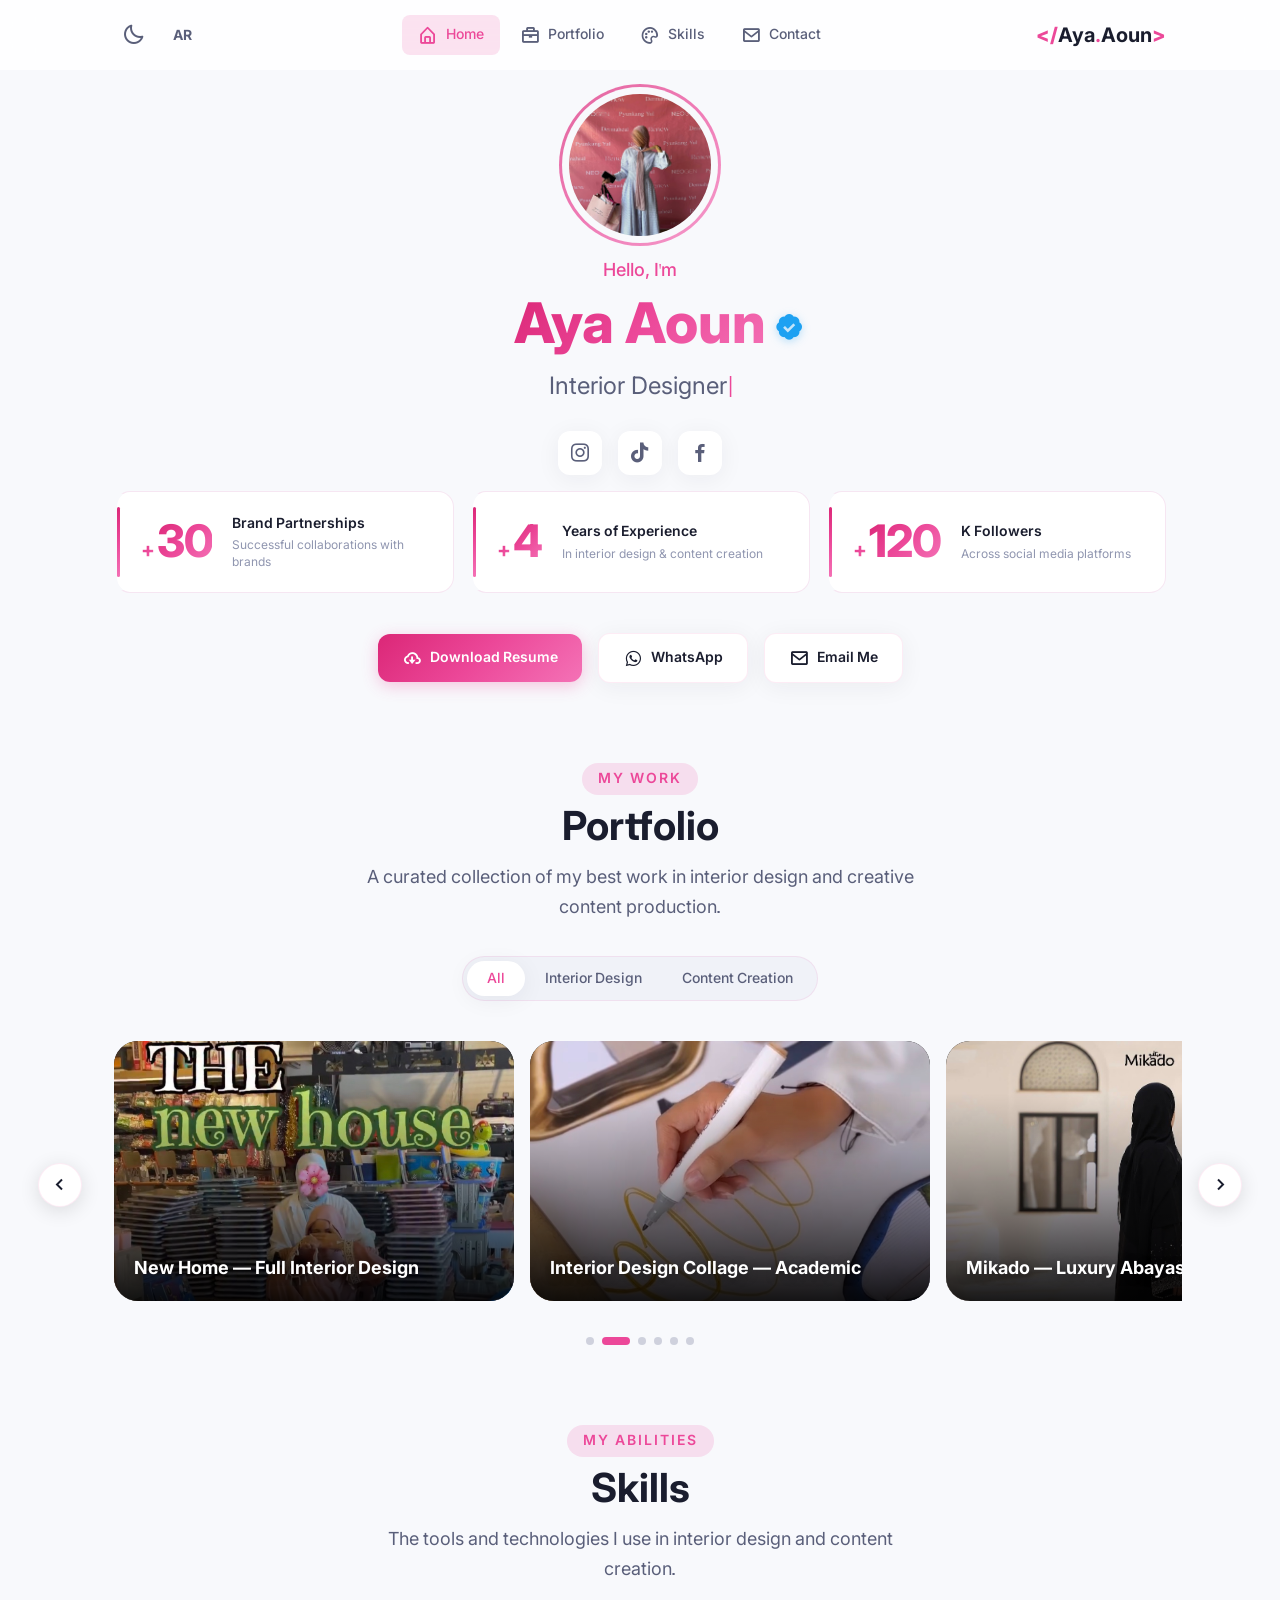
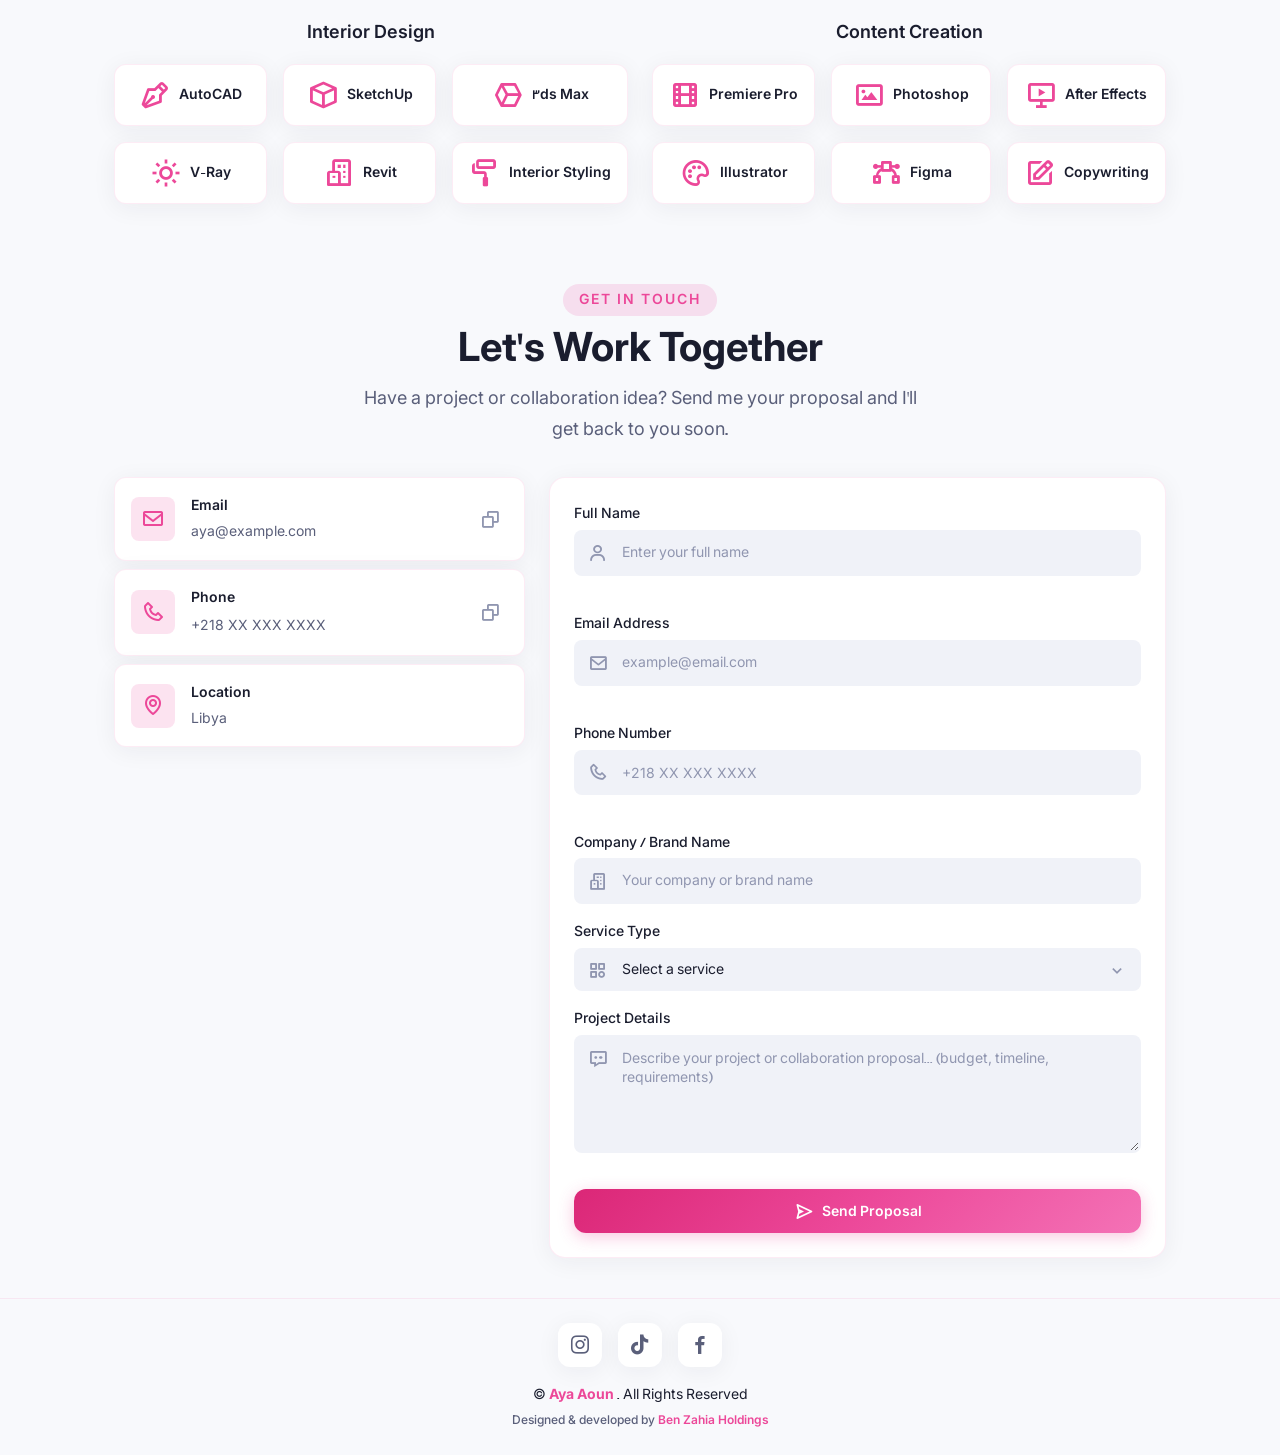
==== commit 9d1e4059: "Update domain references from example.com to yosef.ly across project files" ====
--- a/en/index.html
+++ b/en/index.html
@@ -8,19 +8,19 @@
 
     <!-- Open Graph / Facebook -->
     <meta property="og:type" content="website" />
-    <meta property="og:url" content="https://yotamo.example.com/en/" />
+    <meta property="og:url" content="https://yotamo.yosef.ly/en/" />
     <meta property="og:title" content="Aya Aoun — Interior Designer | Content Creator" />
     <meta property="og:description" content="Interior designer and content creator. Crafting creative spaces and producing professional visual content." />
-    <meta property="og:image" content="https://yotamo.example.com/assets/og-image.jpg" />
+    <meta property="og:image" content="https://yotamo.yosef.ly/assets/og-image.jpg" />
 
     <!-- Twitter Card -->
     <meta name="twitter:card" content="summary_large_image" />
     <meta name="twitter:title" content="Aya Aoun — Interior Designer | Content Creator" />
     <meta name="twitter:description" content="Interior designer and content creator. Crafting creative spaces and producing professional visual content." />
-    <meta name="twitter:image" content="https://yotamo.example.com/assets/og-image.jpg" />
+    <meta name="twitter:image" content="https://yotamo.yosef.ly/assets/og-image.jpg" />
 
     <!-- Canonical URL -->
-    <link rel="canonical" href="https://yotamo.example.com/en/" />
+    <link rel="canonical" href="https://yotamo.yosef.ly/en/" />
 
     <!-- Keywords -->
     <meta name="keywords" content="Aya Aoun, interior designer, content creator, interior design, decor, creative spaces" />
@@ -31,7 +31,7 @@
         "@context": "https://schema.org",
         "@type": "Person",
         "name": "Aya Aoun",
-        "url": "https://yotamo.example.com/en/",
+        "url": "https://yotamo.yosef.ly/en/",
         "jobTitle": "Interior Designer | Content Creator",
         "description": "Interior designer and content creator specializing in creative spaces and professional visual content.",
         "address": {
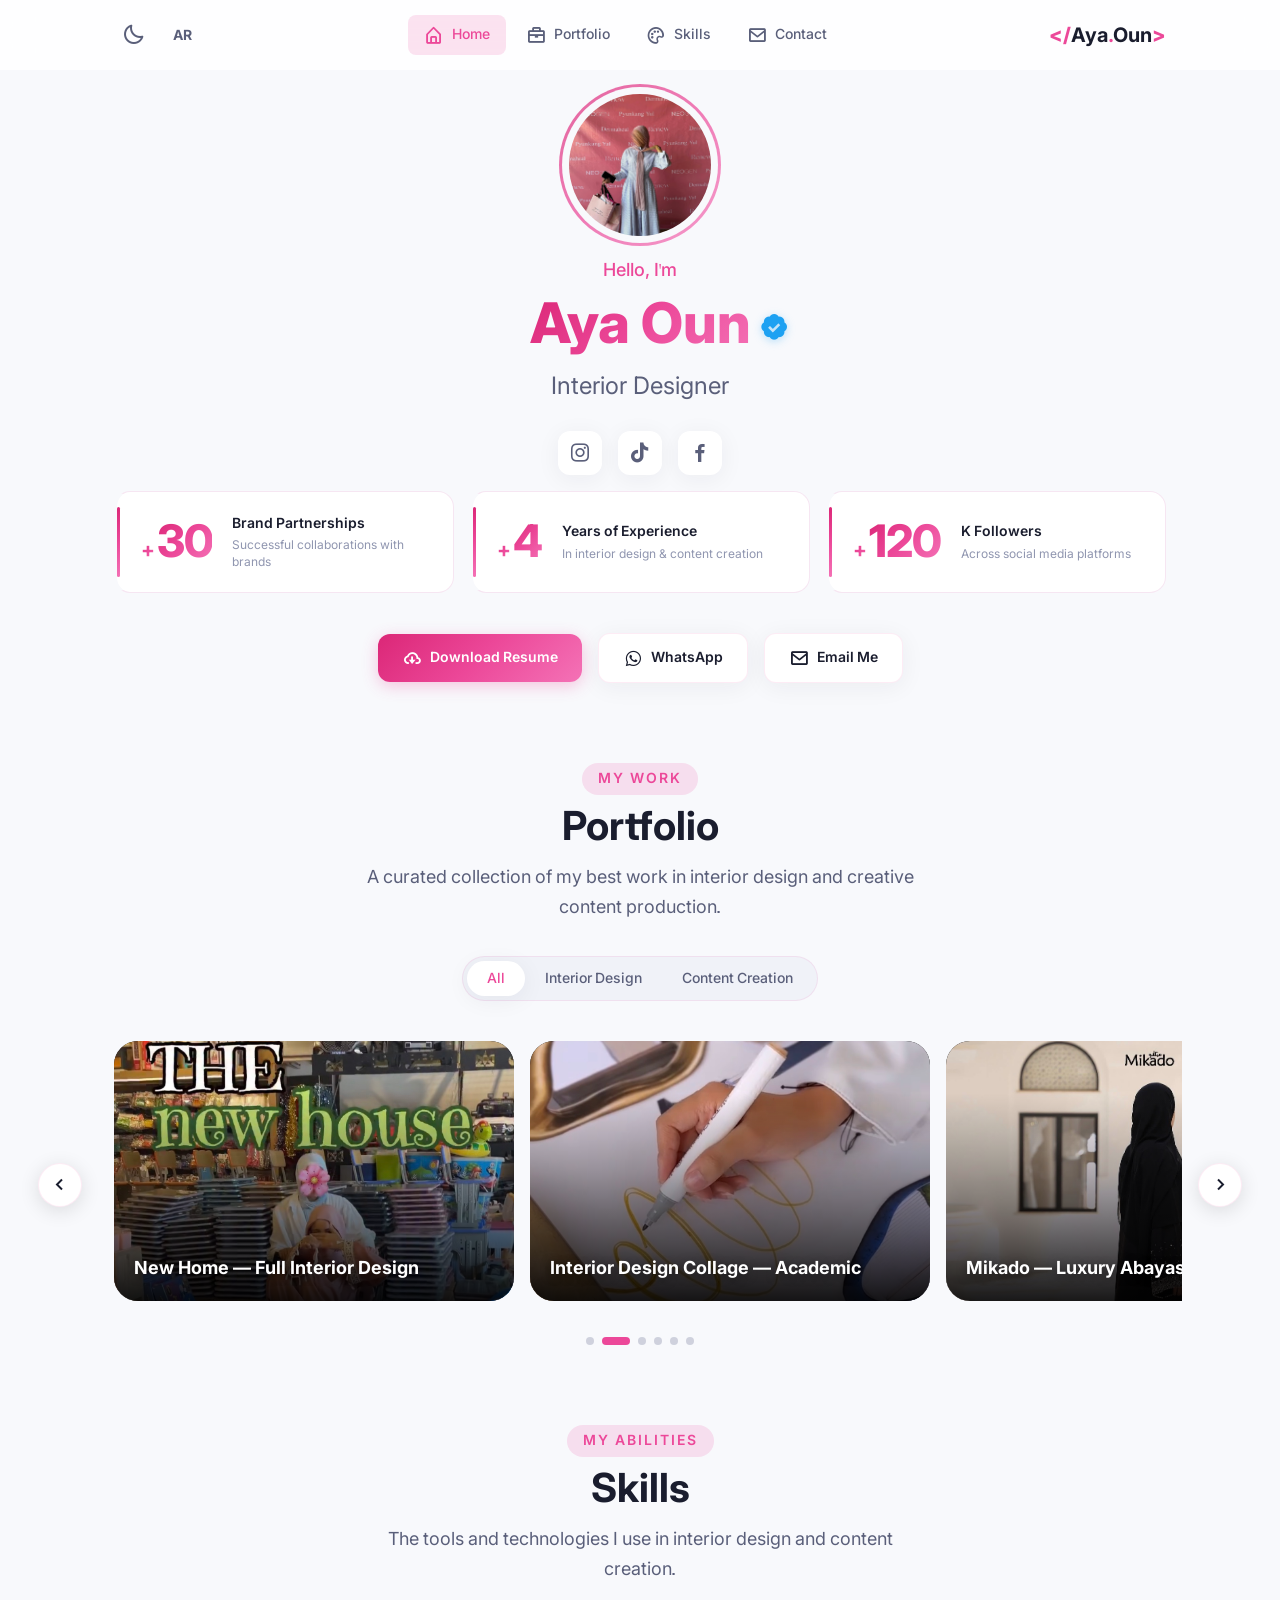
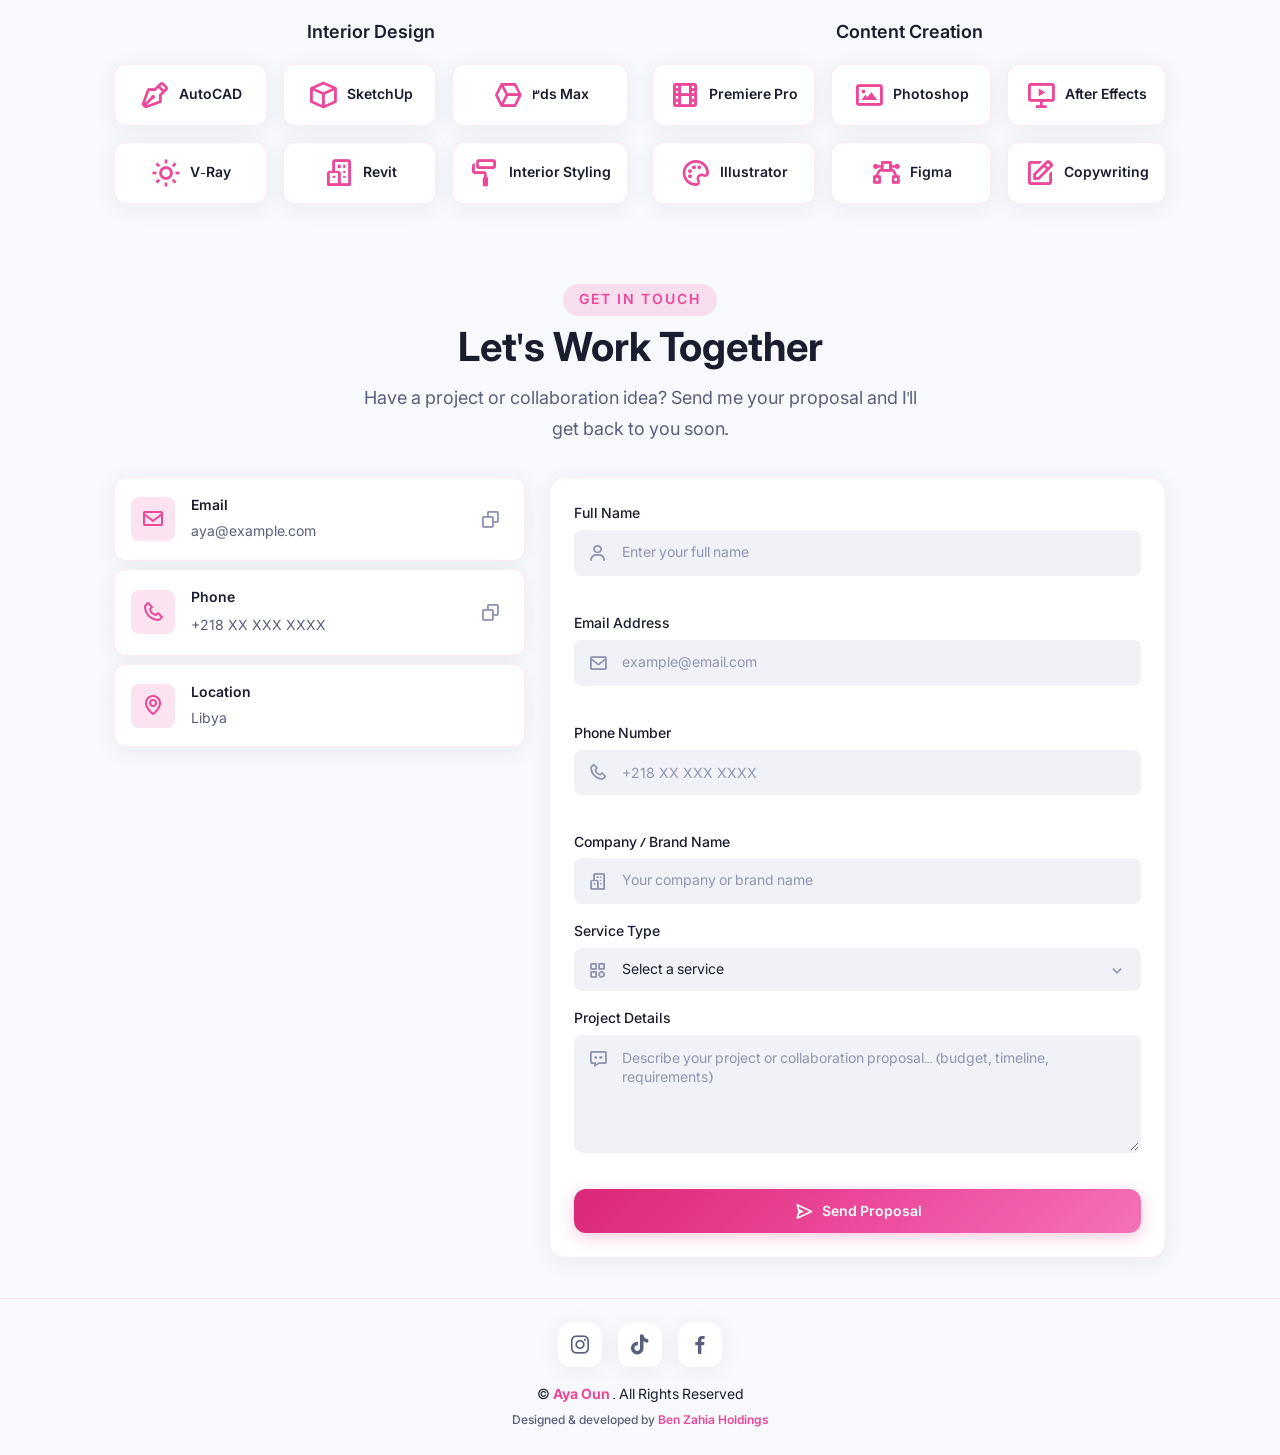
==== commit 99da79ee: "Fix spelling of "Aya Oun" in multiple files" ====
--- a/en/index.html
+++ b/en/index.html
@@ -3,19 +3,19 @@
   <head>
     <meta charset="UTF-8" />
     <meta name="viewport" content="width=device-width, initial-scale=1.0" />
-    <title>Aya Aoun — Interior Designer | Content Creator</title>
-    <meta name="description" content="Aya Aoun — Interior designer and content creator. Crafting creative spaces and producing professional visual content." />
+    <title>Aya Oun — Interior Designer | Content Creator</title>
+    <meta name="description" content="Aya Oun — Interior designer and content creator. Crafting creative spaces and producing professional visual content." />
 
     <!-- Open Graph / Facebook -->
     <meta property="og:type" content="website" />
     <meta property="og:url" content="https://yotamo.yosef.ly/en/" />
-    <meta property="og:title" content="Aya Aoun — Interior Designer | Content Creator" />
+    <meta property="og:title" content="Aya Oun — Interior Designer | Content Creator" />
     <meta property="og:description" content="Interior designer and content creator. Crafting creative spaces and producing professional visual content." />
     <meta property="og:image" content="https://yotamo.yosef.ly/assets/og-image.jpg" />
 
     <!-- Twitter Card -->
     <meta name="twitter:card" content="summary_large_image" />
-    <meta name="twitter:title" content="Aya Aoun — Interior Designer | Content Creator" />
+    <meta name="twitter:title" content="Aya Oun — Interior Designer | Content Creator" />
     <meta name="twitter:description" content="Interior designer and content creator. Crafting creative spaces and producing professional visual content." />
     <meta name="twitter:image" content="https://yotamo.yosef.ly/assets/og-image.jpg" />
 
@@ -23,14 +23,14 @@
     <link rel="canonical" href="https://yotamo.yosef.ly/en/" />
 
     <!-- Keywords -->
-    <meta name="keywords" content="Aya Aoun, interior designer, content creator, interior design, decor, creative spaces" />
+    <meta name="keywords" content="Aya Oun, interior designer, content creator, interior design, decor, creative spaces" />
 
     <!-- Structured Data (JSON-LD) -->
     <script type="application/ld+json">
       {
         "@context": "https://schema.org",
         "@type": "Person",
-        "name": "Aya Aoun",
+        "name": "Aya Oun",
         "url": "https://yotamo.yosef.ly/en/",
         "jobTitle": "Interior Designer | Content Creator",
         "description": "Interior designer and content creator specializing in creative spaces and professional visual content.",
@@ -62,7 +62,7 @@
     <header class="navbar" id="navbar" dir="rtl">
       <div class="navbar__container container">
         <a href="#home" class="navbar__logo" dir="ltr">
-          <span class="logo-bracket">&lt;/</span>Aya<span class="logo-dot">.</span>Aoun<span class="logo-bracket">&gt;</span>
+          <span class="logo-bracket">&lt;/</span>Aya<span class="logo-dot">.</span>Oun<span class="logo-bracket">&gt;</span>
         </a>
         <nav class="navbar__menu" id="navMenu" dir="ltr">
           <ul class="navbar__list">
@@ -91,11 +91,11 @@
           <div class="hero__content">
             <div class="hero__image-wrapper reveal">
               <div class="hero__image-ring"></div>
-              <img src="../assets/images/yotamo.jpg" alt="Aya Aoun Profile Picture" class="hero__image" loading="lazy" decoding="async" width="266" height="400" />
+              <img src="../assets/images/yotamo.jpg" alt="Aya Oun Profile Picture" class="hero__image" loading="lazy" decoding="async" width="266" height="400" />
             </div>
             <div class="hero__text reveal reveal-delay-1">
               <span class="hero__greeting">Hello, I'm</span>
-              <h1 class="hero__name">Aya Aoun<i class="bx bxs-badge-check verified-badge"></i></h1>
+              <h1 class="hero__name">Aya Oun<i class="bx bxs-badge-check verified-badge"></i></h1>
               <p class="hero__title">
                 <span class="hero__title-wrapper"><span class="hero__title-text" id="typingText"></span><span class="hero__cursor">|</span></span>
               </p>
@@ -421,7 +421,7 @@
         </div>
         <div class="footer__copy">
           <p class="footer__copyright">
-            &copy; <span class="footer__brand">Aya Aoun</span> . All Rights Reserved
+            &copy; <span class="footer__brand">Aya Oun</span> . All Rights Reserved
           </p>
           <p class="footer__legal">Designed &amp; developed by <a href="https://yosef.ly" target="_blank" rel="noopener noreferrer">Ben Zahia Holdings</a></p>
         </div>
